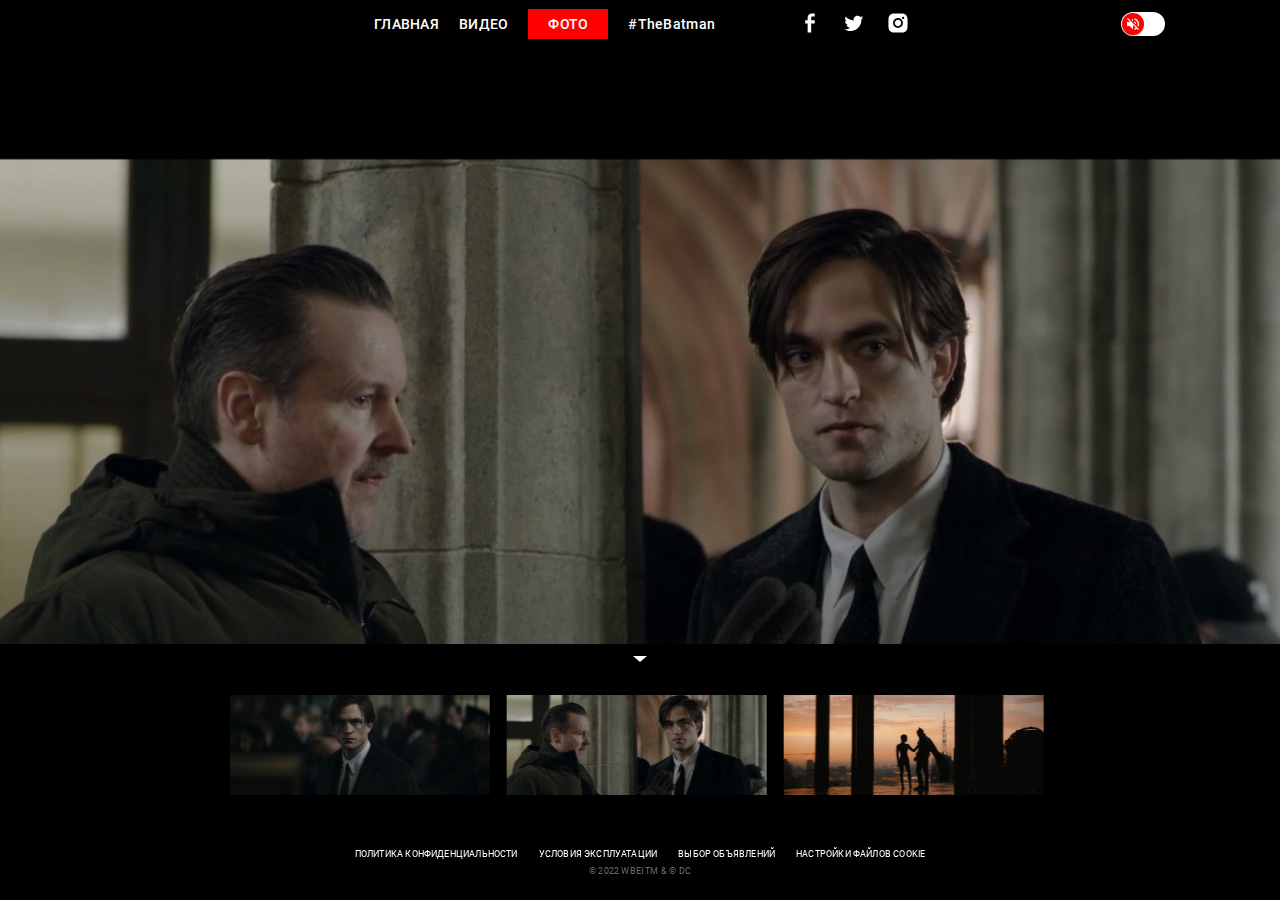
==== photo.html @ a6b31847 "feat: add video.html photo.html add swiper" ====
<!DOCTYPE html>
<html lang="en">
  <head>
    <meta charset="UTF-8" />
    <meta http-equiv="X-UA-Compatible" content="IE=edge" />
    <meta name="viewport" content="width=device-width, initial-scale=1.0" />
    <title>Batman 2022</title>
    
    <link rel="stylesheet" href="./assets/styles/normalize.css" />
    <link rel="stylesheet" href="./assets/styles/swiper-bundle.min.css"/>
    <link rel="stylesheet" href="style.css" />

  </head>
  <body>
    <header class="header">
      <div class="menu-burger">
        <div class="burger-btn"></div>
      </div>
      <div class="header__left-side">
        <nav class="header__nav">

          <ul class="nav">
            <li class="header__nav-item ">
              <a class="header__nav-link" href="index.html">Главная</a>
            </li>
            <li class="header__nav-item ">
              <a class="header__nav-link" href="video.html">Видео</a>
            </li>
            <li class="header__nav-item active-btn">
              <a class="header__nav-link" >Фото</a>
            </li>
            <li class="header__nav-item">
              <span class="not-uppercase">#TheBatman</span>
            </li>
          </ul>
  
          <ul class="nav__soc-links">
            <li class="soc-item">
              <a href="#" class="soc-link"
                ><svg class="soc-svg">
                  <use xlink:href="./assets/svg/sprite.svg#Group 1"></use>
                </svg>
              </a>
            </li>
            <li class="soc-item">
              <a href="#" class="soc-link"
                ><svg class="soc-svg">
                  <use xlink:href="./assets/svg/sprite.svg#Group 2"></use>
                </svg>
              </a>
            </li>
            <li class="soc-item">
              <a href="#" class="soc-link"
                ><svg class="soc-svg">
                  <use xlink:href="./assets/svg/sprite.svg#Group 3"></use></svg>
                </a>
            </li>
          </ul>
        </nav>
      </div>

      <div class="header__mute-box">
        <input type="checkbox" class="mute-box__checkbox" />
        <label class="mute"></label>
      </div>
    </header>
  
    <!-- _________MAIN_________ -->
    <main class="main main-slider">
      <div class="slider-main swiper">
        <ul class="slider-main__list swiper-wrapper">
          <li class="slider-main__item swiper-slide">
            <img src="./assets/photo/photo01.jpg" alt="photo" class="slider-main__img">
          </li>
          <li class="slider-main__item swiper-slide">
            <img src="./assets/photo/photo02.jpg" alt="photo" class="slider-main__img">
          </li>
          <li class="slider-main__item swiper-slide">
            <img src="./assets/photo/photo03.jpg" alt="photo" class="slider-main__img">
          </li>
        </ul>
        <div class="pagination">
          <button class="pagination__arrow "></button>
          <!-- swiper-pagination -->
          
          <div class="slider-thumbs swiper">
            <ul class="slider-thumbs__list swiper-wrapper">
              <li class="slider-thumbs__item swiper-slide">
                <img src="./assets/photo/photo01-thumbs.jpg" alt="photo preview" class="slider-thumbs__img" width="260" height="100">
              </li>
              <li class="slider-thumbs__item swiper-slide">
                <img src="./assets/photo/photo02-thumbs.jpg" alt="photo preview" class="slider-thumbs__img" width="260" height="100">
              </li>
              <li class="slider-thumbs__item swiper-slide">
                <img src="./assets/photo/photo03-thumbs.jpg" alt="photo preview" class="slider-thumbs__img" width="260" height="100">
              </li>
            </ul>
          </div>
        </div>
      </div>
      
        
    </main>
    <footer class="footer">
      <ul class="footer-links">
        <li><a href="#" class="footer-link">Политика конфиденциальности</a></li>
        <li><a href="#" class="footer-link">Условия эксплуатации</a></li>
        <li><a href="#" class="footer-link">Выбор объявлений</a></li>
        <li><a href="#" class="footer-link">Настройки файлов cookie</a></li>
      </ul>
      <span>© 2022 WBEI TM & © DC</span>
    </footer>

    <script  src="https://unpkg.com/swiper@8/swiper-bundle.min.js"></script>
    <script  src="./assets/js/main.js"></script>
    
  </body>
</html>
---- style.css ----
@font-face {
  font-family: Roboto;
  font-weight: 400;
  font-display: swap;
  src: local("Roboto"),
    url(./assets/fonts/roboto-v29-latin_cyrillic-regular.woff2) format("woff2"),
    url(./assets/fonts/roboto-v29-latin_cyrillic-regular.woff1) format("woff");
}
@font-face {
  font-family: Roboto;
  font-weight: 500;
  font-display: swap;
  src: local("Roboto"),
    url(./assets/fonts/roboto-v29-latin_cyrillic-500.woff2) format("woff2"),
    url(./assets/fonts/roboto-v29-latin_cyrillic-500.woff) format("woff");
}

:root {
  --color-black1: #181818;
  --color-black2: #000;
  --color-white1: #fff;
  --color-red1:#FF0000;
  --color-bord1: #260707;
}

*,
*::before,
*::after {
  box-sizing: border-box;
  text-decoration: none;
  list-style: none;
  padding: 0;
}

html {
  scroll-behavior: smooth;
}

body {
  height: 100vh;
  min-width: 320px;
  font-family: Roboto, sans-serif;
  background-color: var(--color-black2);
  color: var(--color-white1);
  margin: 0 auto;
  display: flex;
  flex-direction: column;
  justify-content:space-between;
  transition: .3s all;
}

img {
  max-width: 100%;
  height: auto;
}

a {
  color: inherit;
}

/* _____HEADER_____ */

.header {
  position: relative;
  background: var(--color-black2);
  display: flex;
  justify-content: center;
  align-items: center;
  height: 48px;
}

.header__nav {
  display: flex;
  justify-content: space-around;
  font-weight: 500;
  font-size: 14px;
  line-height: 16px;
  letter-spacing: 0.02em;
  text-transform: uppercase;
  width: 532px;
  position: relative;
}

.nav {
  display: flex;
  gap: 20px;
  align-items: center;
  padding-right: 5rem;

}
.header__nav-item:hover {
  color: var(--color-red1);
  transition: .4s all;
}

.not-uppercase {
  text-transform: none;
}
.header__nav-item {
  text-align: center;
  display: flex;
  justify-content: center;
  align-items: center;
}

.active-btn {
  background-color: var(--color-red1);
  width: 80px;
  height: 30px;
  cursor: pointer;
}
.active-btn:hover {
  color: wheat;
  cursor: pointer;
}

.nav__soc-links {
  display: flex;
  justify-content: space-between;
  width: 112px;
  padding: 2px 0 0 3px;
  gap: 20px;
}

.soc-svg {
  width: 24px;
  height: 24px;
}
.soc-link:hover {
  fill: var(--color-red1);
  transition: .5s all;
}
.soc-link {
  fill: var(--color-white1);
}

.header__mute-box {
position: absolute;
right: 115px;
top: 10;
width: 44px;
height: 24px;
overflow: hidden;
background-color: var(--color-white1);
border-radius: 30px;

}
.mute-box__checkbox {
  position: absolute; 
  width: 100%;
  height: 100%;
  padding: 0;
  margin: 0;
  opacity: 0;
  cursor: pointer;
  z-index: 3;
}
.mute::before,
.mute::after {
  content: ' ';
  position: absolute;
  top: 1px;
  left: 1px;
  display: block;
  height: 22px;
  width: 22px; 
  border-radius: 50%;
  background-color: var(--color-red1);
  box-shadow: 0px 1px 1px rgba(69, 2, 2, 0.3);
  transition: left 0.35s ease-in-out, right 0.35s ease-in-out; 
  background-position: center;
  background-repeat: no-repeat;
}
.mute::before {
background-image: url(./assets/svg/volume_off.svg);

}
.mute::after {
  right: -22px;
  left: auto;
  background-image: url(./assets/svg/volume_up.svg);

}
.mute-box__checkbox:checked+.mute::before {
  left: -22px;
}
.mute-box__checkbox:checked+.mute::after {
  right: 1px;
}

.menu-burger{
  position: relative;
  display: none;
}
.btn-menu__close {
  display: none;
}

/* ________MAIN_________ */
.main {
  /* background: url(./assets/img/photo\ bg.jpg) no-repeat ; */
  flex-grow: 1;
  position: relative;
}

.main-first {
  display: flex;
  align-items: center;
  background: url(./assets/img/photo\ bg.jpg) no-repeat;
  background-size: cover;
  background-position: top;
  padding-left: 180px;
}

.logo-main {
  animation: zoomIn 1s;
}

@keyframes zoomIn {
  from {
    transform: scale3d(0, 0, 0);
  }
}

/* ___FOOTER____ */
.footer {
  position: relative;
  display: flex;
  align-items: center;
  flex-direction: column;
  padding: 10px 0 10px 0;
  font-size: 9px;
  line-height: 11px;
  letter-spacing: 0.02em;
  text-transform: uppercase;
  z-index: 200;
  height: 70px;
}

.footer-links {
  display: flex;
  justify-content: space-between;
  gap: 21px;
  margin-bottom: 6px;
}

.footer>span {
  color: #6A6A6A;
}

/* ___SLIDER____ */

.main-slider {
  height: calc(100% - 120px);
}
.slider-main {
  height: 100%;
}

.slider-main__item {
  display: flex;
  align-items:center;
  justify-content: center;
}

.pagination {
  padding: 0 20px 0 20px;
  position: absolute;
  bottom: 0;
  left: 0;
  right: 0;
  background-color: var(--color-black2);
  min-height: 144px;
  z-index: 100;
  padding-top: 12px;
  padding-bottom: 15px;
}

.pagination__arrow {
  display: block;
  margin: 0 auto 10px;
  width: 0;
  height: 0;
  border-left: 7px solid transparent;
  border-right: 7px solid transparent;
  border-top: 6px solid var(--color-white1);
  border-bottom: 7px solid transparent;
  background-color: transparent;
  cursor: pointer;
  transition: all .3s ease-in-out;
}
.pagination__arrow:hover {
  border-top-color: var(--color-red1);
}

.slider-thumbs {
  max-width: 820px;
}

/* _______SLIDER VIDEO______ */

.slider-main__video {
  height: 100%;
  width: 100%;
  object-fit: cover;
}


/* ___MEDIA QUARES_____ */

@media (max-width: 1024px) {
  .header__mute-box {
    right: 20px;
  }
  
  .main-first {
    padding-left: 60px;
  }
}

@media (max-width: 768px) {
  .header {
    display: flex;
    justify-content: start;
    padding: 0 20px 0 20px;
  }

  .menu-burger{
    display: block;
    color:var(--color-white1);
    width: 20px;
    height: 12px;
    display: flex;
    justify-content: center;
    align-items: center;
    transition: all .4s ease-in-out; 
    z-index: 99;
  }
  
  .burger-btn {
    width: 100%;
    height: 2px;
    top: 50%;
    background-color: white;
    transition: all .4s ease-in-out; 
    z-index: 99;
  }
  .burger-btn::before,
  .burger-btn::after {
    content: " ";
    background-color: var(--color-white1);
    position: absolute;
    right: 0;
    width: 100%;
    height: 2px; 
    z-index: 99;
    transition: all .4s ease-in-out; 
  }
  .burger-btn::before {
    top: 0;
    z-index: 99;
    transition: all .4s ease-in-out; 
  }
  .burger-btn::after{
    bottom: 0;
    z-index: 99;
    transition: all .4s ease-in-out; 
  }
  
  /* animation burger cross */
  .menu-burger.is-active .burger-btn {
    transform: translateX(-250%);
    background: transparent;
    z-index: 99;
  }
  .menu-burger.is-active .burger-btn::before {
    transform: rotate(45deg) translate(35px, -35px);
    z-index: 99;
  }
  .menu-burger.is-active .burger-btn::after {
    transform: rotate(-45deg) translate(35px, 35px);
    z-index: 99;
  }


  /* menu navigation in burger menu */
  .header__nav {
    position: fixed;
    top: 0;
    left: 0;
    width: 240px;
    height: 100%;
    background-color: var(--color-bord1);
    flex-direction: column;
    justify-content: flex-start;
    transform: translateX(-100%);
    transition: all .4s ease-in-out;
    z-index: 10;
  }

  .header__nav-active {
    transform: translateX(0);
  }

  .nav {
    flex-direction: column;
    justify-content:ce;
    padding-top: 102px;
    padding-left: 70px;
  }
  .nav__soc-links {
    padding-left: 58px;
  }

  .nav-btn {
    background-color: var(--color-bord1);
  }

  .active-btn {
    background-color: var(--color-red1);
    width: 15.5rem;
    height: 40px;
  }

  .logo-wrapper {
    width: 230px;
    padding-left: 30px;
  }

  .footer {
    padding: 0 20px 0 20px;
    text-align: center;
  }
}


@media (max-width: 580px) {
  .main-first {
    align-items: flex-end;
    justify-content: center;
    padding: 0 0 64px 0;
    background-image: linear-gradient(0.11deg, rgba(0, 0, 0, 0.76) 32.14%, rgba(255, 0, 0, 0) 72.56%), url(./assets/img/bg\ mob.jpg);

  }
  .logo-wrapper {
    padding: 0;
    margin: 0;
    width:125px;
  }

  .logo-main {
    width: 100%;
  }

  .footer {
    font-size: 6px;
    height: 50px;
    line-height: 7px;
  }
  
  .pagination {
    min-height: 80px;
  }

  .pagination__arrow {
    margin-bottom: 5px;
  }
}
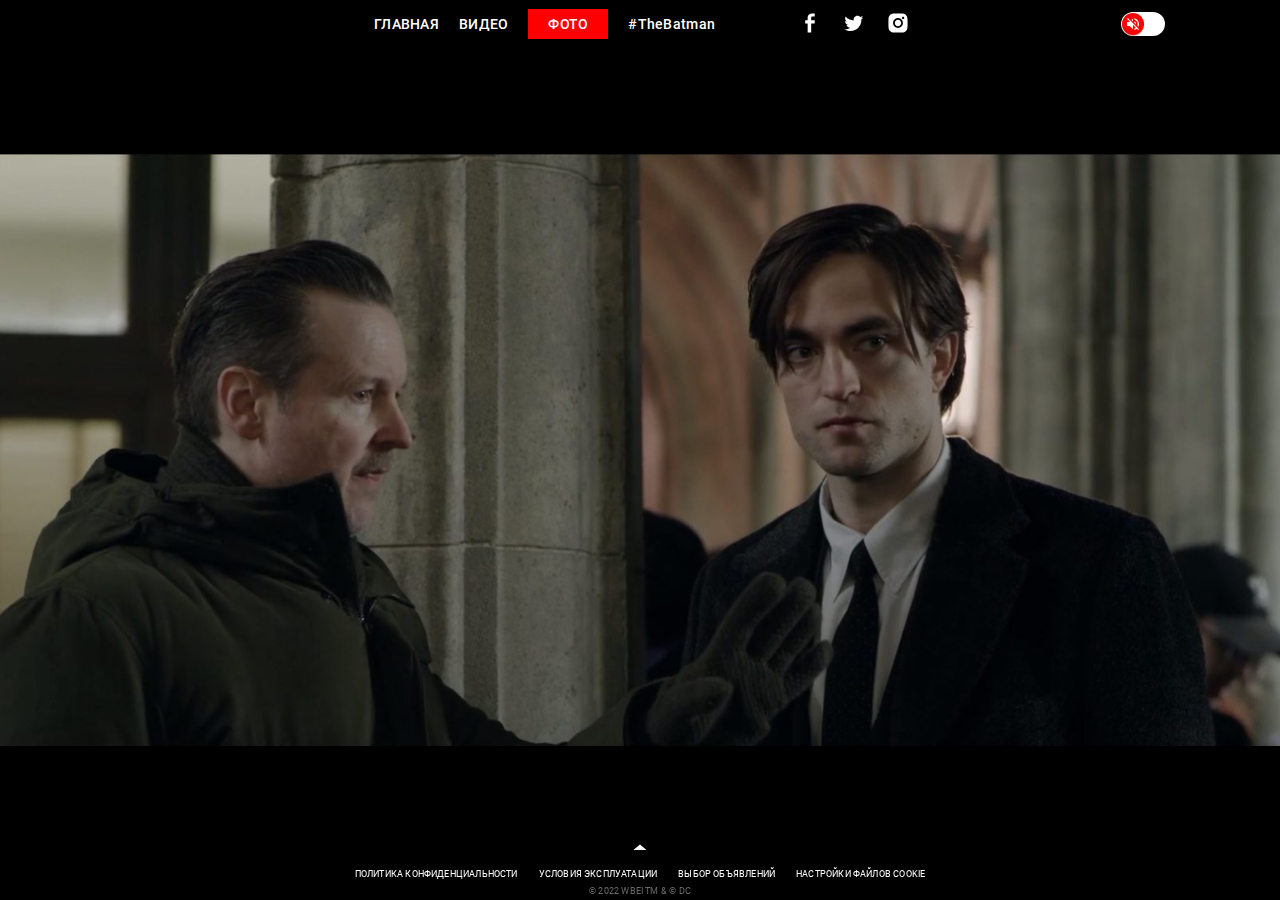
==== commit 69741c1d: "feat: add teasers and audio / finish work" ====
--- a/photo.html
+++ b/photo.html
@@ -8,6 +8,7 @@
     
     <link rel="stylesheet" href="./assets/styles/normalize.css" />
     <link rel="stylesheet" href="./assets/styles/swiper-bundle.min.css"/>
+    <link rel="icon" href="./favicon.png" type="image/png">
     <link rel="stylesheet" href="style.css" />
 
   </head>
@@ -78,6 +79,19 @@
           <li class="slider-main__item swiper-slide">
             <img src="./assets/photo/photo03.jpg" alt="photo" class="slider-main__img">
           </li>
+          <li class="slider-main__item swiper-slide">
+            <img src="./assets/photo/photo04.jpg" alt="photo" class="slider-main__img">
+          </li>
+          <li class="slider-main__item swiper-slide">
+            <img src="./assets/photo/photo05.jpg" alt="photo" class="slider-main__img">
+          </li>
+          <li class="slider-main__item swiper-slide">
+            <img src="./assets/photo/photo06.jpg" alt="photo" class="slider-main__img">
+          </li>
+          <li class="slider-main__item swiper-slide">
+            <img src="./assets/photo/photo07.jpg" alt="photo" class="slider-main__img">
+          </li>
+
         </ul>
         <div class="pagination">
           <button class="pagination__arrow "></button>
@@ -93,6 +107,18 @@
               </li>
               <li class="slider-thumbs__item swiper-slide">
                 <img src="./assets/photo/photo03-thumbs.jpg" alt="photo preview" class="slider-thumbs__img" width="260" height="100">
+              </li>
+              <li class="slider-thumbs__item swiper-slide">
+                <img src="./assets/photo/photo04-thumbs.jpg" alt="photo preview" class="slider-thumbs__img" width="260" height="100">
+              </li>
+              <li class="slider-thumbs__item swiper-slide">
+                <img src="./assets/photo/photo05-thumbs.jpg" alt="photo preview" class="slider-thumbs__img" width="260" height="100">
+              </li>
+              <li class="slider-thumbs__item swiper-slide">
+                <img src="./assets/photo/photo06-thumbs.jpg" alt="photo preview" class="slider-thumbs__img" width="260" height="100">
+              </li>
+              <li class="slider-thumbs__item swiper-slide">
+                <img  src="./assets/photo/photo07-thumbs.jpg" alt="photo preview" class="slider-thumbs__img" width="260" height="100">
               </li>
             </ul>
           </div>
--- a/style.css
+++ b/style.css
@@ -234,7 +234,7 @@
   letter-spacing: 0.02em;
   text-transform: uppercase;
   z-index: 200;
-  height: 70px;
+  height: 50px;
 }
 
 .footer-links {
@@ -251,10 +251,13 @@
 /* ___SLIDER____ */
 
 .main-slider {
-  height: calc(100% - 120px);
+  height: calc(100% - 100px);
+  overflow: hidden;
+ 
 }
 .slider-main {
   height: 100%;
+  padding-bottom: 30px;
 }
 
 .slider-main__item {
@@ -274,6 +277,8 @@
   z-index: 100;
   padding-top: 12px;
   padding-bottom: 15px;
+  transform: translateY(calc(100% - 25px));
+  transition: transform .5s ease-in-out;
 }
 
 .pagination__arrow {
@@ -283,18 +288,42 @@
   height: 0;
   border-left: 7px solid transparent;
   border-right: 7px solid transparent;
-  border-top: 6px solid var(--color-white1);
-  border-bottom: 7px solid transparent;
+  border-bottom: 6px solid var(--color-white1);
+  border-top: 7px solid transparent;
   background-color: transparent;
   cursor: pointer;
   transition: all .3s ease-in-out;
 }
 .pagination__arrow:hover {
+  border-top-color: transparent;
+  border-bottom-color: var(--color-red1);
+}
+.pagination_active .pagination__arrow:hover {
   border-top-color: var(--color-red1);
-}
+  border-bottom-color: transparent;
+}
+
+/* ____ PAGINATION ANIMATION____ */
+.pagination_active {
+  transform: translateY(0);
+}
+.pagination_active .pagination__arrow {
+  border-top: 6px solid var(--color-white1);
+  border-bottom: 7px solid transparent;
+}
+
 
 .slider-thumbs {
   max-width: 820px;
+}
+
+.slider-main__img {
+  object-fit: cover;
+}
+
+.slider-thumbs__img {
+  max-height: 100px;
+  object-fit: cover;
 }
 
 /* _______SLIDER VIDEO______ */
